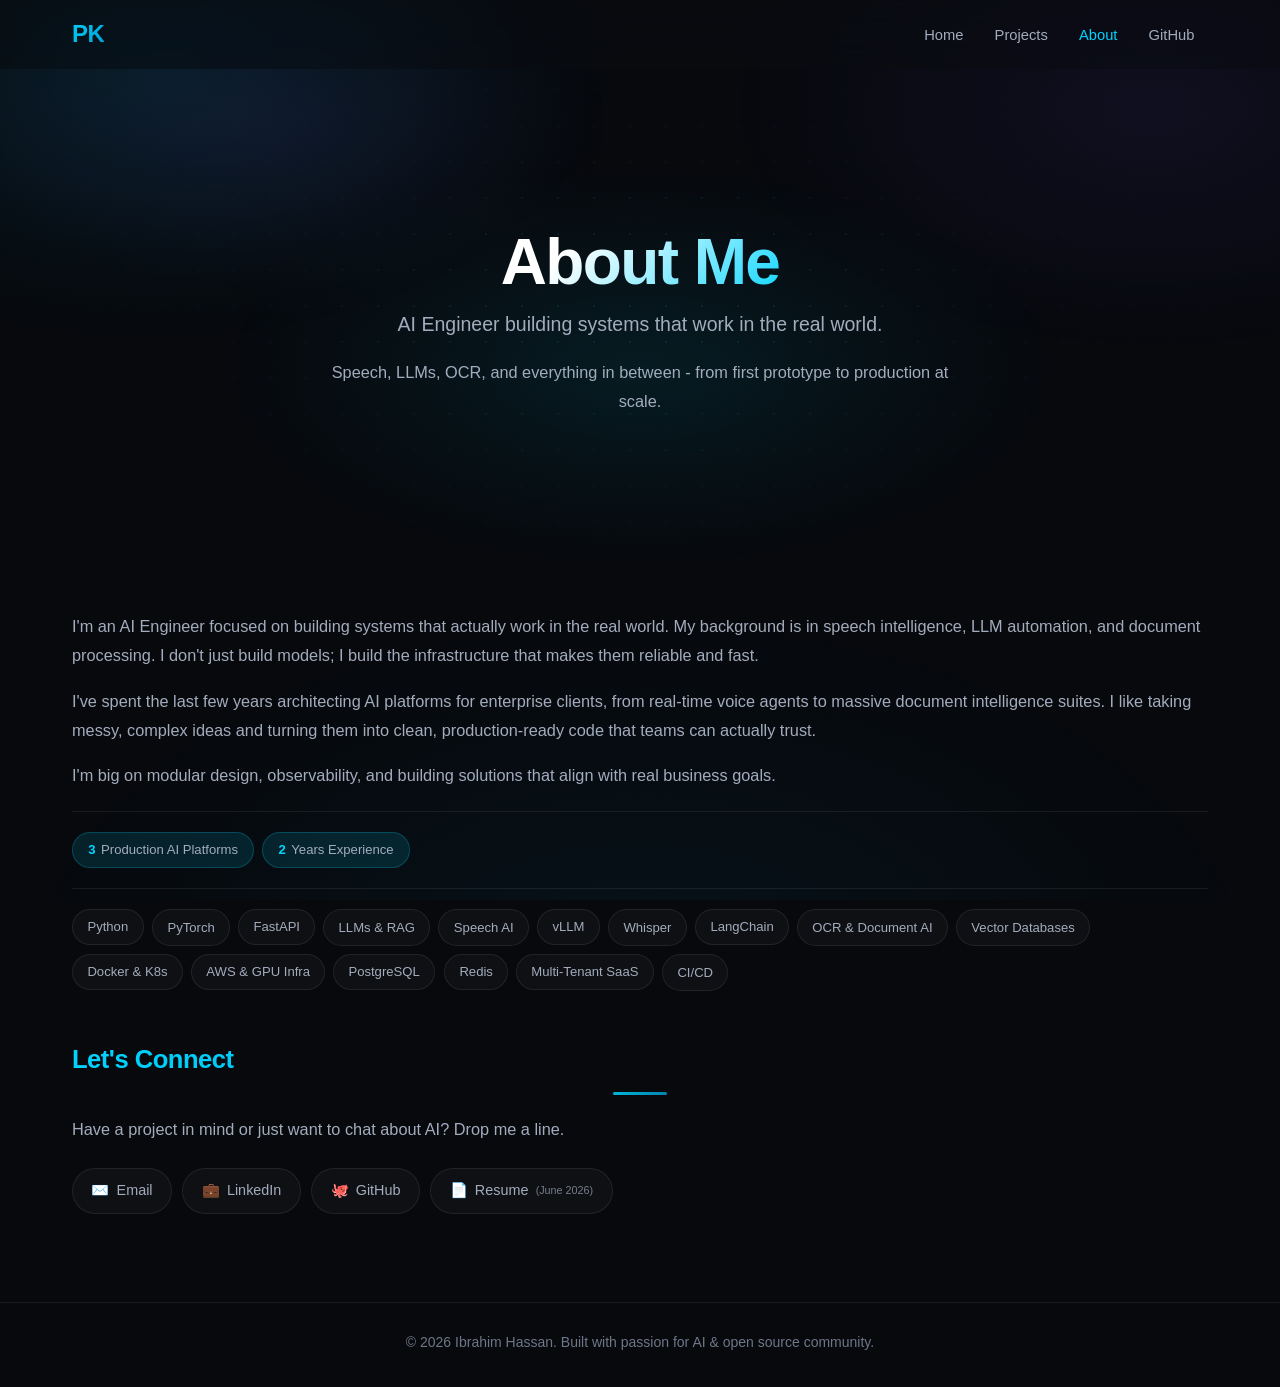
==== about.html @ 2fd57ac5 "Initial commit for portfolio website" ====
<!DOCTYPE html>
<html lang="en">

<head>
    <meta charset="UTF-8">
    <meta name="viewport" content="width=device-width, initial-scale=1.0">
    <title>About - Ibrahim Hassan | AI Engineer</title>

    <meta name="description"
        content="About Ibrahim Hassan - AI Engineer specializing in LLMs, Speech AI, OCR, and scalable ML systems. Get in touch or download his resume.">
    <meta name="keywords" content="Ibrahim Hassan, AI Engineer, Machine Learning, About, Contact, Resume">
    <meta name="author" content="Ibrahim Hassan">

    <meta property="og:title" content="About Ibrahim Hassan | AI Engineer">
    <meta property="og:description"
        content="AI Engineer specializing in LLMs, Speech AI, OCR, and scalable ML systems.">
    <meta property="og:type" content="website">
    <meta property="og:url" content="https://inboxpraveen.github.io/about.html">
    <meta property="og:image" content="https://inboxpraveen.github.io/assests/Original.png">
    <meta property="og:site_name" content="Ibrahim Hassan Portfolio">

    <meta name="twitter:card" content="summary_large_image">
    <meta name="twitter:title" content="About Ibrahim Hassan | AI Engineer">
    <meta name="twitter:description"
        content="AI Engineer specializing in LLMs, Speech AI, OCR, and scalable ML systems.">
    <meta name="twitter:image" content="https://inboxibrahim.github.io/assests/Original.png">

    <link rel="canonical" href="https://inboxibrahim.github.io/about.html">
    <link rel="icon" type="image/x-icon" href="assests/favicon.ico">
    <link rel="stylesheet" href="index.css">
</head>

<body>
    <!-- Navigation -->
    <nav>
        <div class="nav-container">
            <div class="logo" onclick="window.location.href='index.html'" style="cursor: pointer;">PK</div>
            <ul class="nav-links" id="navLinks">
                <li><a href="index.html">Home</a></li>
                <li><a href="all-projects.html">Projects</a></li>
                <li><a href="about.html" style="color: var(--accent-color);">About</a></li>
                <li><a href="https://github.com/siwa-co" target="_blank" rel="noopener noreferrer">GitHub</a></li>
            </ul>
            <button class="mobile-menu" id="mobileMenu">☰</button>
        </div>
    </nav>

    <!-- About Page Header (matches all-projects style) -->
    <section class="hero">
        <div class="container">
            <div class="hero-content" style="text-align: center;">
                <h1 style="font-size: clamp(2.5rem, 6vw, 4rem);">About Me</h1>
                <p class="hero-subtitle">AI Engineer building systems that work in the real world.</p>
                <p class="hero-description">
                    Speech, LLMs, OCR, and everything in between - from first prototype to production at scale.
                </p>
            </div>
        </div>
    </section>

    <!-- About content -->
    <section style="padding: 0 0 3.5rem;">
        <div class="container">
            <div class="about-text fade-in" style="margin-bottom: 3rem;">
                <p>
                    I'm an AI Engineer focused on building systems that actually work in the real world. My background
                    is in speech intelligence, LLM automation, and document processing. I don't just build models; I
                    build the infrastructure that makes them reliable and fast.
                </p>
                <p>
                    I've spent the last few years architecting AI platforms for enterprise clients, from real-time voice
                    agents to massive document intelligence suites. I like taking messy, complex ideas and turning them
                    into clean, production-ready code that teams can actually trust.
                </p>
                <p>
                    I'm big on modular design, observability, and building solutions that align with real business
                    goals.
                </p>

                <hr style="border: none; border-top: 1px solid var(--border-color); margin: 1.25rem 0;">
                <div class="stat-chips">
                    <span class="stat-chip"><strong>3</strong> Production AI Platforms</span>
                    <span class="stat-chip"><strong>2</strong> Years Experience</span>
                </div>
                <hr style="border: none; border-top: 1px solid var(--border-color); margin: 1.25rem 0;">

                <div class="skills">
                    <span class="skill-tag">Python</span>
                    <span class="skill-tag">PyTorch</span>
                    <span class="skill-tag">FastAPI</span>
                    <span class="skill-tag">LLMs & RAG</span>
                    <span class="skill-tag">Speech AI</span>
                    <span class="skill-tag">vLLM</span>
                    <span class="skill-tag">Whisper</span>
                    <span class="skill-tag">LangChain</span>
                    <span class="skill-tag">OCR & Document AI</span>
                    <span class="skill-tag">Vector Databases</span>
                    <span class="skill-tag">Docker & K8s</span>
                    <span class="skill-tag">AWS & GPU Infra</span>
                    <span class="skill-tag">PostgreSQL</span>
                    <span class="skill-tag">Redis</span>
                    <span class="skill-tag">Multi-Tenant SaaS</span>
                    <span class="skill-tag">CI/CD</span>
                </div>

            </div>

            <!-- Contact & Resume -->
            <div class="fade-in">
                <h2 class="section-title" style="text-align: left; font-size: 1.6rem; margin-bottom: 1.25rem;">Let's
                    Connect</h2>
                <p class="contact-text" style="text-align: left; margin-bottom: 1.5rem;">
                    Have a project in mind or just want to chat about AI? Drop me a line.
                </p>
                <div class="contact-links" style="justify-content: flex-start;">
                    <a href="mailto:[ih403020@gmail.com]" class="contact-link">
                        <span>✉️</span> Email
                    </a>
                    <a href="https://www.linkedin.com/in/ibrahim-hassan-326319269/" target="_blank"
                        class="contact-link">
                        <span>💼</span> LinkedIn
                    </a>
                    <a href="https://github.com/siwa-co" target="_blank" class="contact-link">
                        <span>🐙</span> GitHub
                    </a>
                    <a href="./assests/Resume.pdf" class="contact-link" target="_blank" download>
                        <span>📄</span> Resume <span style="font-size: 0.75em; opacity: 0.7;">(June 2026)</span>
                    </a>
                </div>
            </div>
        </div>
    </section>

    <!-- Footer -->
    <footer>
        <div class="container">
            <p>&copy; <span id="copyright-year"></span> Ibrahim Hassan. Built with passion for AI &amp; open source
                community.</p>
        </div>
    </footer>

    <script>
        const mobileMenu = document.getElementById('mobileMenu');
        const navLinks = document.getElementById('navLinks');

        mobileMenu.addEventListener('click', (e) => {
            e.stopPropagation();
            const isOpen = navLinks.classList.toggle('active');
            mobileMenu.setAttribute('aria-expanded', isOpen);
            mobileMenu.textContent = isOpen ? '✕' : '☰';
        });

        document.addEventListener('click', (e) => {
            if (!navLinks.contains(e.target) && !mobileMenu.contains(e.target)) {
                navLinks.classList.remove('active');
                mobileMenu.textContent = '☰';
            }
        });

        const observer = new IntersectionObserver((entries) => {
            entries.forEach(entry => {
                if (entry.isIntersecting) {
                    entry.target.classList.add('visible');
                    observer.unobserve(entry.target);
                }
            });
        }, { threshold: 0.1 });
        document.querySelectorAll('.fade-in').forEach(el => observer.observe(el));

        const navEl = document.querySelector('nav');
        const onScroll = () => {
            if (window.scrollY > 20) navEl.classList.add('scrolled');
            else navEl.classList.remove('scrolled');
        };
        window.addEventListener('scroll', onScroll, { passive: true });
        onScroll();

        window.addEventListener('load', () => {
            document.getElementById('copyright-year').textContent = new Date().getFullYear();
        });

        const logo = document.querySelector('.logo');
        logo.addEventListener('mouseenter', () => { logo.style.animation = 'glitch 0.3s ease-in-out'; });
        logo.addEventListener('animationend', () => { logo.style.animation = ''; });
    </script>
</body>

</html>
---- index.css ----
/* ==========================================================================
   inboxibrahim.github.io - modern UI system
   Single source of truth for index / about / all-projects / project-* pages.
   ========================================================================== */

/* -------------------- 1. Reset & base -------------------- */

*,
*::before,
*::after {
    margin: 0;
    padding: 0;
    box-sizing: border-box;
}

html {
    scroll-behavior: smooth;
    scroll-padding-top: 90px;
    -webkit-text-size-adjust: 100%;
    text-rendering: optimizeLegibility;
    -webkit-font-smoothing: antialiased;
    -moz-osx-font-smoothing: grayscale;
}

img,
svg,
video {
    max-width: 100%;
    display: block;
}

button {
    font: inherit;
    color: inherit;
}

a {
    color: inherit;
    text-decoration: none;
}

/* -------------------- 2. Design tokens -------------------- */

:root {
    /* Surfaces */
    --primary-bg: #07090d;
    --secondary-bg: #0f1218;
    --accent-bg: #161a22;
    --surface-1: rgba(255, 255, 255, 0.03);
    --surface-2: rgba(255, 255, 255, 0.05);
    --surface-3: rgba(255, 255, 255, 0.08);

    /* Text */
    --text-primary: #f4f6fb;
    --text-secondary: #a3acbd;
    --text-muted: #6e7688;

    /* Accent */
    --accent-color: #00d4ff;
    --accent-2: #7c5cff;
    --accent-3: #0099cc;
    --accent-gradient: linear-gradient(135deg, #00d4ff 0%, #0099cc 100%);
    --accent-gradient-vivid: linear-gradient(135deg, #00e0ff 0%, #7c5cff 55%, #ff5fae 100%);
    --accent-soft: rgba(0, 212, 255, 0.12);
    --accent-soft-2: rgba(124, 92, 255, 0.14);

    /* Borders */
    --border-color: rgba(255, 255, 255, 0.08);
    --border-strong: rgba(255, 255, 255, 0.14);
    --border-accent: rgba(0, 212, 255, 0.35);

    /* Fluid type scale (clamp: min, preferred, max) */
    --fs-xs: clamp(0.72rem, 0.68rem + 0.2vw, 0.78rem);
    --fs-sm: clamp(0.82rem, 0.78rem + 0.25vw, 0.9rem);
    --fs-base: clamp(0.95rem, 0.9rem + 0.25vw, 1.02rem);
    --fs-md: clamp(1.05rem, 1rem + 0.4vw, 1.18rem);
    --fs-lg: clamp(1.25rem, 1.1rem + 0.8vw, 1.55rem);
    --fs-xl: clamp(1.6rem, 1.3rem + 1.5vw, 2.15rem);
    --fs-2xl: clamp(2rem, 1.5rem + 2.5vw, 3rem);
    --fs-hero: clamp(2.4rem, 1.8rem + 5vw, 4.75rem);

    /* Spacing scale */
    --space-1: 0.25rem;
    --space-2: 0.5rem;
    --space-3: 0.75rem;
    --space-4: 1rem;
    --space-5: 1.5rem;
    --space-6: 2rem;
    --space-7: 3rem;
    --space-8: 4.5rem;
    --space-9: 6rem;

    /* Radii */
    --radius-xs: 8px;
    --radius-sm: 12px;
    --radius-md: 16px;
    --radius-lg: 22px;
    --radius-xl: 28px;
    --radius-pill: 999px;

    /* Elevation */
    --shadow-sm: 0 1px 2px rgba(0, 0, 0, 0.3);
    --shadow-md: 0 6px 18px rgba(0, 0, 0, 0.35);
    --shadow-lg: 0 20px 45px rgba(0, 0, 0, 0.45);
    --shadow-glow: 0 10px 40px rgba(0, 212, 255, 0.18);
    --shadow-glow-strong: 0 18px 60px rgba(0, 212, 255, 0.28);

    /* Easings - premium feel */
    --ease-out-expo: cubic-bezier(0.16, 1, 0.3, 1);
    --ease-out-soft: cubic-bezier(0.22, 1, 0.36, 1);
    --ease-spring: cubic-bezier(0.34, 1.56, 0.64, 1);

    --transition: all 0.24s var(--ease-out-soft);
    --transition-slow: all 0.45s var(--ease-out-expo);
    --transition-reveal:
        opacity 0.7s var(--ease-out-expo),
        transform 0.7s var(--ease-out-expo);

    /* Layout */
    --container-w: 1200px;
    --container-px: clamp(1rem, 3vw, 2rem);
    --nav-h: 68px;
}

/* -------------------- 3. Base body & backdrop -------------------- */

body {
    font-family:
        'Inter', 'SF Pro Display', -apple-system, BlinkMacSystemFont,
        'Segoe UI', Roboto, 'Helvetica Neue', Arial, sans-serif;
    background: var(--primary-bg);
    color: var(--text-primary);
    line-height: 1.65;
    font-size: var(--fs-base);
    overflow-x: hidden;
    position: relative;
    min-height: 100vh;
    -webkit-tap-highlight-color: transparent;
}

/* Subtle ambient gradient on every page */
body::before {
    content: '';
    position: fixed;
    inset: 0;
    background:
        radial-gradient(60% 50% at 12% 8%, rgba(0, 212, 255, 0.09), transparent 60%),
        radial-gradient(55% 45% at 90% 12%, rgba(124, 92, 255, 0.08), transparent 60%),
        radial-gradient(70% 60% at 50% 110%, rgba(0, 153, 204, 0.07), transparent 70%);
    z-index: -2;
    pointer-events: none;
}

/* Faint grain for depth */
body::after {
    content: '';
    position: fixed;
    inset: 0;
    background-image: radial-gradient(rgba(255, 255, 255, 0.025) 1px, transparent 1px);
    background-size: 3px 3px;
    mix-blend-mode: overlay;
    opacity: 0.6;
    z-index: -1;
    pointer-events: none;
}

::selection {
    background: rgba(0, 212, 255, 0.35);
    color: #fff;
}

/* Custom scrollbar */
* {
    scrollbar-width: thin;
    scrollbar-color: rgba(255, 255, 255, 0.15) transparent;
}

*::-webkit-scrollbar {
    width: 10px;
    height: 10px;
}

*::-webkit-scrollbar-track {
    background: transparent;
}

*::-webkit-scrollbar-thumb {
    background: rgba(255, 255, 255, 0.12);
    border-radius: 10px;
    border: 2px solid transparent;
    background-clip: padding-box;
}

*::-webkit-scrollbar-thumb:hover {
    background: rgba(0, 212, 255, 0.45);
    background-clip: padding-box;
}

/* Focus ring */
:where(a, button, [tabindex], input, textarea, select):focus {
    outline: none;
}

:where(a, button, [tabindex], input, textarea, select):focus-visible {
    outline: 2px solid var(--accent-color);
    outline-offset: 3px;
    border-radius: 6px;
}

/* -------------------- 4. Layout primitives -------------------- */

.container {
    max-width: var(--container-w);
    margin: 0 auto;
    padding: 0 var(--container-px);
}

section {
    padding: clamp(2.75rem, 5vw, 4.5rem) 0;
    position: relative;
}

/* -------------------- 5. Landing (index.html) -------------------- */

.landing-body {
    height: 100%;
    overflow: hidden;
}

.landing {
    min-height: 100svh;
    min-height: 100vh;
    display: flex;
    flex-direction: column;
    position: relative;
    overflow: hidden;
    background: var(--primary-bg);
    isolation: isolate;
}

/* Aurora blobs - slow, ambient */
.landing::before {
    content: '';
    position: absolute;
    inset: -20%;
    background:
        radial-gradient(40% 30% at 20% 30%, rgba(0, 212, 255, 0.22), transparent 65%),
        radial-gradient(35% 28% at 80% 70%, rgba(124, 92, 255, 0.18), transparent 65%),
        radial-gradient(30% 25% at 50% 50%, rgba(0, 153, 204, 0.12), transparent 70%);
    filter: blur(30px);
    animation: auroraShift 24s var(--ease-out-soft) infinite alternate;
    z-index: -1;
    pointer-events: none;
}

/* Dot grid on top of aurora */
.landing::after {
    content: '';
    position: absolute;
    inset: 0;
    background-image: radial-gradient(circle, rgba(0, 212, 255, 0.11) 1px, transparent 1px);
    background-size: 38px 38px;
    mask-image: radial-gradient(ellipse at 50% 45%, black 10%, transparent 72%);
    -webkit-mask-image: radial-gradient(ellipse at 50% 45%, black 10%, transparent 72%);
    pointer-events: none;
    z-index: -1;
}

@keyframes auroraShift {
    0% {
        transform: translate(0, 0) rotate(0deg);
    }

    50% {
        transform: translate(-2%, 1%) rotate(2deg);
    }

    100% {
        transform: translate(2%, -1%) rotate(-2deg);
    }
}

.landing-top {
    padding: 1.4rem clamp(1.25rem, 3vw, 2rem);
    flex-shrink: 0;
    position: relative;
    z-index: 1;
    text-align: center;
}

.landing-main {
    flex: 1;
    display: flex;
    align-items: center;
    justify-content: center;
    padding: 0 clamp(1.25rem, 3vw, 2rem);
    position: relative;
    z-index: 1;
    text-align: center;
}

.landing-content {
    max-width: 720px;
    width: 100%;
}

.landing-title {
    font-size: var(--fs-hero);
    font-weight: 700;
    letter-spacing: -0.025em;
    line-height: 1.05;
    margin-bottom: 0.75rem;
    background: linear-gradient(135deg, #ffffff 38%, #00d4ff 78%, #7c5cff);
    background-size: 200% 200%;
    -webkit-background-clip: text;
    -webkit-text-fill-color: transparent;
    background-clip: text;
    opacity: 0;
    animation:
        fadeInUp 0.75s var(--ease-out-expo) forwards,
        shimmerText 8s ease-in-out 1.5s infinite;
}

@keyframes shimmerText {

    0%,
    100% {
        background-position: 0% 50%;
    }

    50% {
        background-position: 100% 50%;
    }
}

.landing-subtitle {
    font-size: clamp(1rem, 0.9rem + 0.4vw, 1.2rem);
    color: var(--text-secondary);
    margin-bottom: 1.1rem;
    opacity: 0;
    animation: fadeInUp 0.7s var(--ease-out-expo) 0.15s forwards;
    letter-spacing: 0.01em;
}

.landing-desc {
    font-size: var(--fs-base);
    color: var(--text-secondary);
    line-height: 1.75;
    max-width: 540px;
    margin: 0 auto;
    opacity: 0;
    animation: fadeInUp 0.7s var(--ease-out-expo) 0.3s forwards;
}

.landing-actions {
    display: flex;
    align-items: center;
    justify-content: center;
    gap: 0.55rem;
    flex-wrap: wrap;
    margin-top: 2.1rem;
    opacity: 0;
    animation: fadeInUp 0.7s var(--ease-out-expo) 0.45s forwards;
}

.landing-actions .cta-button {
    opacity: 1;
    animation: none;
    padding: 0.72rem 1.55rem;
    font-size: 0.92rem;
}

.actions-divider {
    width: 1px;
    height: 22px;
    background: var(--border-strong);
    margin: 0 0.3rem;
    flex-shrink: 0;
}

.landing-link {
    color: var(--text-secondary);
    font-weight: 500;
    font-size: 0.88rem;
    padding: 0.48rem 1rem;
    border-radius: var(--radius-pill);
    border: 1px solid var(--border-color);
    background: var(--surface-1);
    backdrop-filter: blur(8px);
    -webkit-backdrop-filter: blur(8px);
    transition: var(--transition);
    white-space: nowrap;
}

.landing-link:hover {
    color: var(--text-primary);
    background: var(--surface-3);
    border-color: var(--border-strong);
    transform: translateY(-1px);
}

.landing-link--ext {
    color: var(--accent-color);
    border-color: rgba(0, 212, 255, 0.3);
}

.landing-link--ext:hover {
    background: rgba(0, 212, 255, 0.09);
    border-color: rgba(0, 212, 255, 0.7);
    color: var(--accent-color);
    box-shadow: 0 8px 22px rgba(0, 212, 255, 0.18);
}

.landing-footer {
    padding: 1.1rem clamp(1.25rem, 3vw, 2rem);
    flex-shrink: 0;
    position: relative;
    z-index: 1;
    text-align: center;
    color: var(--text-muted);
    font-size: var(--fs-xs);
    border-top: 1px solid var(--border-color);
    opacity: 0;
    animation: fadeInUp 0.5s var(--ease-out-expo) 0.65s forwards;
}

@media (max-width: 600px) {
    .landing-actions {
        gap: 0.4rem;
    }

    .actions-divider {
        display: none;
    }

    .landing-link {
        font-size: 0.82rem;
        padding: 0.4rem 0.8rem;
    }

    .landing-actions .cta-button {
        width: 100%;
        text-align: center;
    }
}

/* -------------------- 6. Navigation (about, all-projects, project-*) -------------------- */

nav {
    position: fixed;
    top: 0;
    width: 100%;
    background: rgba(10, 12, 16, 0.6);
    backdrop-filter: saturate(160%) blur(22px);
    -webkit-backdrop-filter: saturate(160%) blur(22px);
    z-index: 1000;
    border-bottom: 1px solid transparent;
    transition:
        background 0.35s var(--ease-out-soft),
        border-color 0.35s var(--ease-out-soft),
        box-shadow 0.35s var(--ease-out-soft);
}

nav.scrolled,
nav[data-scrolled="true"] {
    background: rgba(10, 12, 16, 0.82);
    border-bottom-color: var(--border-color);
    box-shadow: 0 10px 30px rgba(0, 0, 0, 0.35);
}

/* Thin gradient hairline under nav */
nav::after {
    content: '';
    position: absolute;
    left: 0;
    right: 0;
    bottom: -1px;
    height: 1px;
    background: linear-gradient(90deg, transparent, rgba(0, 212, 255, 0.4), transparent);
    opacity: 0;
    transition: opacity 0.35s var(--ease-out-soft);
}

nav.scrolled::after {
    opacity: 0.85;
}

.nav-container {
    display: flex;
    justify-content: space-between;
    align-items: center;
    padding: 0.75rem var(--container-px);
    max-width: var(--container-w);
    margin: 0 auto;
    height: var(--nav-h);
}

.logo {
    font-size: 1.5rem;
    font-weight: 800;
    letter-spacing: -0.02em;
    background: var(--accent-gradient);
    -webkit-background-clip: text;
    -webkit-text-fill-color: transparent;
    background-clip: text;
    cursor: pointer;
    transition: var(--transition);
    display: inline-block;
    position: relative;
}

.logo:hover {
    animation: glitch 0.32s ease-in-out;
}

.nav-links {
    display: flex;
    list-style: none;
    gap: 0.25rem;
    align-items: center;
}

.nav-links a {
    color: var(--text-secondary);
    font-weight: 500;
    font-size: 0.92rem;
    transition: var(--transition);
    position: relative;
    padding: 0.55rem 0.85rem;
    border-radius: var(--radius-pill);
}

.nav-links a:hover {
    color: var(--text-primary);
    background: var(--surface-2);
}

.nav-links a::after {
    content: '';
    position: absolute;
    bottom: 4px;
    left: 50%;
    transform: translateX(-50%);
    width: 0;
    height: 2px;
    background: var(--accent-gradient);
    border-radius: 2px;
    transition: width 0.3s var(--ease-out-soft);
}

.nav-links a:hover::after {
    width: calc(100% - 1.8rem);
}

.mobile-menu {
    display: none;
    background: var(--surface-2);
    border: 1px solid var(--border-color);
    color: var(--text-primary);
    font-size: 1.25rem;
    cursor: pointer;
    border-radius: var(--radius-sm);
    width: 40px;
    height: 40px;
    align-items: center;
    justify-content: center;
    transition: var(--transition);
}

.mobile-menu:hover {
    background: var(--surface-3);
    border-color: var(--border-strong);
}

/* -------------------- 7. Hero section (shared) -------------------- */

.hero {
    min-height: 68vh;
    display: flex;
    align-items: center;
    padding-top: calc(var(--nav-h) + 1.5rem);
    padding-bottom: 2rem;
    position: relative;
    overflow: hidden;
}

.hero::before {
    content: '';
    position: absolute;
    inset: 0;
    background-image: radial-gradient(circle, rgba(0, 212, 255, 0.1) 1px, transparent 1px);
    background-size: 36px 36px;
    mask-image: radial-gradient(ellipse at center, black 5%, transparent 70%);
    -webkit-mask-image: radial-gradient(ellipse at center, black 5%, transparent 70%);
    pointer-events: none;
}

.hero::after {
    content: '';
    position: absolute;
    inset: 0;
    background:
        radial-gradient(50% 50% at 50% 60%, rgba(0, 212, 255, 0.09), transparent 65%),
        radial-gradient(40% 40% at 20% 20%, rgba(124, 92, 255, 0.08), transparent 70%);
    pointer-events: none;
}

.hero-content {
    max-width: 780px;
    position: relative;
    z-index: 1;
}

.hero h1 {
    font-size: var(--fs-hero);
    font-weight: 700;
    letter-spacing: -0.025em;
    line-height: 1.05;
    margin-bottom: 0.75rem;
    background: linear-gradient(135deg, #ffffff 38%, #00d4ff 78%, #7c5cff);
    -webkit-background-clip: text;
    -webkit-text-fill-color: transparent;
    background-clip: text;
    opacity: 0;
    animation: fadeInUp 0.75s var(--ease-out-expo) forwards;
}

.hero-subtitle {
    font-size: clamp(1rem, 0.9rem + 0.5vw, 1.22rem);
    color: var(--text-secondary);
    margin-bottom: 1.15rem;
    opacity: 0;
    animation: fadeInUp 0.7s var(--ease-out-expo) 0.15s forwards;
}

.hero-description {
    font-size: var(--fs-base);
    color: var(--text-secondary);
    margin-bottom: 1.75rem;
    max-width: 620px;
    line-height: 1.75;
    opacity: 0;
    animation: fadeInUp 0.7s var(--ease-out-expo) 0.3s forwards;
}

/* -------------------- 8. CTA button -------------------- */

.cta-button {
    display: inline-flex;
    align-items: center;
    gap: 0.4rem;
    background: var(--accent-gradient);
    color: #fff;
    padding: 0.82rem 1.7rem;
    border-radius: var(--radius-pill);
    font-weight: 600;
    font-size: 0.95rem;
    letter-spacing: 0.01em;
    transition:
        transform 0.28s var(--ease-spring),
        box-shadow 0.28s var(--ease-out-soft),
        filter 0.28s var(--ease-out-soft);
    opacity: 0;
    animation: fadeInUp 0.7s var(--ease-out-expo) 0.45s forwards;
    position: relative;
    overflow: hidden;
    isolation: isolate;
    box-shadow:
        0 6px 18px rgba(0, 212, 255, 0.25),
        inset 0 1px 0 rgba(255, 255, 255, 0.25);
}

.cta-button::before {
    content: '';
    position: absolute;
    inset: 0;
    background: linear-gradient(120deg, transparent 30%, rgba(255, 255, 255, 0.28) 50%, transparent 70%);
    transform: translateX(-110%);
    transition: transform 0.7s var(--ease-out-expo);
    z-index: -1;
}

.cta-button:hover::before {
    transform: translateX(110%);
}

.cta-button:hover {
    transform: translateY(-2px);
    box-shadow: var(--shadow-glow-strong);
    filter: brightness(1.05);
}

.cta-button:active {
    transform: translateY(0);
}

/* -------------------- 9. Section title -------------------- */

.section-title {
    font-size: clamp(1.7rem, 1.3rem + 1.6vw, 2.3rem);
    font-weight: 700;
    letter-spacing: -0.02em;
    margin-bottom: 2.25rem;
    text-align: center;
    background: var(--accent-gradient);
    -webkit-background-clip: text;
    -webkit-text-fill-color: transparent;
    background-clip: text;
    position: relative;
}

.section-title::after {
    content: '';
    display: block;
    width: 54px;
    height: 3px;
    margin: 0.75rem auto 0;
    background: var(--accent-gradient);
    border-radius: var(--radius-pill);
    opacity: 0.85;
}

/* -------------------- 10. About section -------------------- */

.about-content {
    display: grid;
    grid-template-columns: 1.8fr 1fr;
    gap: clamp(1.5rem, 3vw, 2.75rem);
    align-items: start;
}

.about-text {
    font-size: var(--fs-base);
    color: var(--text-secondary);
}

.about-text p {
    margin-bottom: 1rem;
    line-height: 1.8;
}

.about-text p:last-of-type {
    margin-bottom: 0;
}

.skills {
    display: flex;
    flex-wrap: wrap;
    gap: 0.5rem;
    margin-top: 1.25rem;
}

.skill-tag {
    background: var(--surface-1);
    padding: 0.4rem 0.9rem;
    border-radius: var(--radius-pill);
    font-size: 0.82rem;
    border: 1px solid var(--border-color);
    color: var(--text-secondary);
    transition: var(--transition);
    cursor: default;
    backdrop-filter: blur(6px);
    -webkit-backdrop-filter: blur(6px);
}

.skill-tag:hover {
    background: var(--surface-3);
    border-color: var(--border-accent);
    color: var(--text-primary);
    transform: translateY(-2px);
    box-shadow: 0 6px 16px rgba(0, 212, 255, 0.12);
}

.stat-chips {
    display: flex;
    flex-wrap: wrap;
    gap: 0.5rem;
    margin-top: 1rem;
}

.stat-chip {
    display: inline-flex;
    align-items: center;
    gap: 0.35rem;
    background: var(--accent-soft);
    border: 1px solid rgba(0, 212, 255, 0.22);
    padding: 0.4rem 0.95rem;
    border-radius: var(--radius-pill);
    font-size: 0.82rem;
    color: var(--text-secondary);
    transition: var(--transition);
    backdrop-filter: blur(6px);
    -webkit-backdrop-filter: blur(6px);
}

.stat-chip strong {
    color: var(--accent-color);
    font-weight: 700;
}

.stat-chip:hover {
    background: rgba(0, 212, 255, 0.16);
    border-color: rgba(0, 212, 255, 0.5);
    transform: translateY(-2px);
    box-shadow: 0 6px 16px rgba(0, 212, 255, 0.14);
}

.stats {
    display: grid;
    grid-template-columns: repeat(2, 1fr);
    gap: 0.9rem;
}

.stat-item {
    text-align: center;
    padding: 1.1rem 0.85rem;
    background: var(--surface-1);
    border-radius: var(--radius-md);
    border: 1px solid var(--border-color);
    transition: var(--transition);
    backdrop-filter: blur(8px);
    -webkit-backdrop-filter: blur(8px);
}

.stat-item:hover {
    transform: translateY(-4px);
    border-color: var(--border-accent);
    background: var(--surface-2);
    box-shadow: var(--shadow-glow);
}

.stat-number {
    font-size: 1.85rem;
    font-weight: 800;
    color: var(--accent-color);
    line-height: 1;
    letter-spacing: -0.02em;
}

.stat-label {
    color: var(--text-secondary);
    margin-top: 0.45rem;
    font-size: 0.82rem;
    line-height: 1.35;
}

/* -------------------- 11. Projects grid & cards -------------------- */

.projects-grid {
    display: grid;
    grid-template-columns: repeat(auto-fit, minmax(300px, 1fr));
    gap: clamp(1rem, 2vw, 1.5rem);
}

.project-card {
    --glow-x: 50%;
    --glow-y: 0%;
    background:
        linear-gradient(var(--secondary-bg), var(--secondary-bg)) padding-box,
        linear-gradient(135deg, rgba(255, 255, 255, 0.06), rgba(255, 255, 255, 0)) border-box;
    border-radius: var(--radius-lg);
    padding: 1.4rem;
    border: 1px solid transparent;
    transition:
        transform 0.35s var(--ease-out-expo),
        box-shadow 0.35s var(--ease-out-expo),
        border-color 0.35s var(--ease-out-soft);
    position: relative;
    overflow: hidden;
    display: flex;
    flex-direction: column;
    isolation: isolate;
}

/* Pointer-tracked glow (JS sets --glow-x / --glow-y) */
.project-card::before {
    content: '';
    position: absolute;
    inset: 0;
    background: radial-gradient(320px circle at var(--glow-x) var(--glow-y),
            rgba(0, 212, 255, 0.16),
            transparent 55%);
    opacity: 0;
    transition: opacity 0.35s var(--ease-out-soft);
    pointer-events: none;
    z-index: 0;
}

.project-card::after {
    content: '';
    position: absolute;
    inset: 0;
    border-radius: inherit;
    padding: 1px;
    background: linear-gradient(135deg, rgba(0, 212, 255, 0.55), rgba(124, 92, 255, 0.45), transparent 65%);
    -webkit-mask:
        linear-gradient(#000 0 0) content-box,
        linear-gradient(#000 0 0);
    mask:
        linear-gradient(#000 0 0) content-box,
        linear-gradient(#000 0 0);
    -webkit-mask-composite: xor;
    mask-composite: exclude;
    opacity: 0;
    transition: opacity 0.35s var(--ease-out-soft);
    pointer-events: none;
    z-index: 1;
}

.project-card>* {
    position: relative;
    z-index: 2;
}

.project-card:hover {
    transform: translateY(-6px);
    box-shadow: var(--shadow-lg), var(--shadow-glow);
}

.project-card:hover::before {
    opacity: 1;
}

.project-card:hover::after {
    opacity: 1;
}

.project-card img {
    border-radius: var(--radius-sm);
    transition: transform 0.6s var(--ease-out-expo);
}

.project-card:hover img {
    transform: scale(1.035);
}

.project-icon {
    width: 58px;
    height: 58px;
    background: var(--accent-gradient);
    border-radius: var(--radius-md);
    display: flex;
    align-items: center;
    justify-content: center;
    font-size: 1.55rem;
    margin-bottom: 1.25rem;
    box-shadow:
        0 10px 26px rgba(0, 212, 255, 0.22),
        inset 0 1px 0 rgba(255, 255, 255, 0.3);
    transition: transform 0.4s var(--ease-spring);
}

.project-card:hover .project-icon {
    transform: rotate(-4deg) scale(1.06);
}

.project-title {
    font-size: 1.2rem;
    font-weight: 600;
    letter-spacing: -0.01em;
    margin-bottom: 0.55rem;
    color: var(--text-primary);
}

.project-description {
    color: var(--text-secondary);
    font-size: 0.92rem;
    line-height: 1.7;
    margin-bottom: 1rem;
    flex: 1;
}

.project-tech {
    display: flex;
    flex-wrap: wrap;
    gap: 0.4rem;
    margin-bottom: 1rem;
}

.tech-tag {
    background: var(--accent-soft);
    color: var(--accent-color);
    padding: 0.28rem 0.7rem;
    border-radius: var(--radius-pill);
    font-size: 0.74rem;
    font-weight: 500;
    border: 1px solid rgba(0, 212, 255, 0.22);
    transition: var(--transition);
}

.tech-tag:hover {
    background: rgba(0, 212, 255, 0.16);
    border-color: rgba(0, 212, 255, 0.5);
}

.project-links {
    display: flex;
    gap: 1rem;
    margin-top: auto;
    padding-top: 0.25rem;
}

.project-link {
    color: var(--accent-color);
    font-weight: 500;
    font-size: 0.9rem;
    transition: var(--transition);
    display: inline-flex;
    align-items: center;
    gap: 0.3rem;
    position: relative;
}

.project-link::after {
    content: '→';
    display: inline-block;
    margin-left: 2px;
    transition: transform 0.28s var(--ease-spring);
}

.project-link:hover {
    color: #fff;
}

.project-link:hover::after {
    transform: translateX(4px);
}

/* -------------------- 12. Contact -------------------- */

.contact-content {
    max-width: 580px;
    margin: 0 auto;
    text-align: center;
}

.contact-text {
    font-size: var(--fs-base);
    color: var(--text-secondary);
    margin-bottom: 1.85rem;
    line-height: 1.75;
}

.contact-links {
    display: flex;
    justify-content: center;
    gap: 0.65rem;
    flex-wrap: wrap;
}

.contact-link {
    display: inline-flex;
    align-items: center;
    gap: 0.45rem;
    color: var(--text-secondary);
    font-weight: 500;
    font-size: 0.9rem;
    transition: var(--transition);
    padding: 0.65rem 1.15rem;
    background: var(--surface-1);
    border-radius: var(--radius-pill);
    border: 1px solid var(--border-color);
    backdrop-filter: blur(8px);
    -webkit-backdrop-filter: blur(8px);
}

.contact-link span {
    transition: transform 0.3s var(--ease-spring);
    display: inline-block;
}

.contact-link:hover {
    color: var(--accent-color);
    border-color: var(--border-accent);
    background: rgba(0, 212, 255, 0.07);
    transform: translateY(-2px);
    box-shadow: 0 8px 22px rgba(0, 212, 255, 0.15);
}

.contact-link:hover span {
    transform: scale(1.15) rotate(-6deg);
}

/* -------------------- 13. Footer -------------------- */

footer {
    background: transparent;
    padding: 1.75rem 0 2rem;
    text-align: center;
    border-top: 1px solid var(--border-color);
    color: var(--text-muted);
    font-size: 0.875rem;
    margin-top: 2rem;
}

footer .container {
    position: relative;
}

/* -------------------- 14. Scroll-reveal -------------------- */

.fade-in {
    opacity: 0;
    transform: translateY(22px);
    transition: var(--transition-reveal);
    will-change: opacity, transform;
}

.fade-in.visible {
    opacity: 1;
    transform: translateY(0);
}

.fade-in:nth-child(2) {
    transition-delay: 0.08s;
}

.fade-in:nth-child(3) {
    transition-delay: 0.16s;
}

.fade-in:nth-child(4) {
    transition-delay: 0.24s;
}

.fade-in:nth-child(5) {
    transition-delay: 0.32s;
}

/* -------------------- 15. Minimal site header (landing) -------------------- */

.site-header {
    position: fixed;
    top: 0;
    width: 100%;
    z-index: 1000;
    padding: 1rem 0;
    transition:
        background 0.35s var(--ease-out-soft),
        border-color 0.35s var(--ease-out-soft),
        box-shadow 0.35s var(--ease-out-soft);
    border-bottom: 1px solid transparent;
}

.site-header.scrolled {
    background: rgba(10, 12, 16, 0.82);
    backdrop-filter: saturate(160%) blur(22px);
    -webkit-backdrop-filter: saturate(160%) blur(22px);
    border-bottom-color: var(--border-color);
    box-shadow: 0 10px 30px rgba(0, 0, 0, 0.35);
}

.header-inner {
    max-width: var(--container-w);
    margin: 0 auto;
    padding: 0 var(--container-px);
    display: flex;
    justify-content: space-between;
    align-items: center;
}

.header-nav {
    display: flex;
    gap: 0.3rem;
    align-items: center;
}

.header-btn {
    color: var(--text-secondary);
    font-weight: 500;
    font-size: 0.875rem;
    padding: 0.48rem 0.95rem;
    border-radius: var(--radius-pill);
    border: 1px solid transparent;
    transition: var(--transition);
    white-space: nowrap;
}

.header-btn:hover {
    color: var(--text-primary);
    border-color: var(--border-color);
    background: var(--surface-2);
}

.header-btn--github {
    color: var(--accent-color);
    border-color: rgba(0, 212, 255, 0.3);
    margin-left: 0.3rem;
}

.header-btn--github:hover {
    background: rgba(0, 212, 255, 0.09);
    border-color: rgba(0, 212, 255, 0.7);
    box-shadow: 0 6px 18px rgba(0, 212, 255, 0.18);
}

@media (max-width: 480px) {
    .header-btn {
        font-size: 0.8rem;
        padding: 0.42rem 0.78rem;
    }

    .site-header {
        padding: 0.8rem 0;
    }
}

/* -------------------- 16. Project detail pages -------------------- */

.page-container {
    display: none;
    min-height: 100vh;
    padding-top: calc(var(--nav-h) + 1rem);
}

.page-container.active {
    display: block;
}

.page-header {
    background:
        radial-gradient(60% 120% at 20% 0%, rgba(0, 212, 255, 0.12), transparent 60%),
        radial-gradient(50% 100% at 90% 0%, rgba(124, 92, 255, 0.12), transparent 60%),
        linear-gradient(135deg, var(--secondary-bg), var(--accent-bg));
    padding: clamp(2.5rem, 5vw, 4rem) 0;
    margin-bottom: 2.5rem;
    border-bottom: 1px solid var(--border-color);
    position: relative;
    overflow: hidden;
}

.page-header::before {
    content: '';
    position: absolute;
    inset: 0;
    background-image: radial-gradient(circle, rgba(0, 212, 255, 0.08) 1px, transparent 1px);
    background-size: 32px 32px;
    mask-image: radial-gradient(ellipse at 30% 30%, black 5%, transparent 65%);
    -webkit-mask-image: radial-gradient(ellipse at 30% 30%, black 5%, transparent 65%);
    pointer-events: none;
}

.page-header>* {
    position: relative;
}

.page-title {
    font-size: clamp(2.2rem, 1.6rem + 2.8vw, 3.75rem);
    font-weight: 700;
    letter-spacing: -0.025em;
    line-height: 1.08;
    margin-bottom: 1rem;
    background: linear-gradient(135deg, #ffffff 35%, #00d4ff 75%, #7c5cff);
    -webkit-background-clip: text;
    -webkit-text-fill-color: transparent;
    background-clip: text;
}

.page-meta {
    display: flex;
    flex-wrap: wrap;
    gap: 1.25rem 2rem;
    align-items: center;
    margin-bottom: 1.5rem;
}

.meta-item {
    display: inline-flex;
    align-items: center;
    gap: 0.45rem;
    color: var(--text-secondary);
    font-size: 0.9rem;
    padding: 0.4rem 0.85rem;
    border-radius: var(--radius-pill);
    background: var(--surface-1);
    border: 1px solid var(--border-color);
}

.back-button {
    display: inline-flex;
    align-items: center;
    gap: 0.5rem;
    color: var(--accent-color);
    font-weight: 500;
    padding: 0.5rem 1.1rem;
    border: 1px solid rgba(0, 212, 255, 0.35);
    border-radius: var(--radius-pill);
    transition: var(--transition);
    margin-bottom: 1.75rem;
    background: var(--surface-1);
    backdrop-filter: blur(8px);
    -webkit-backdrop-filter: blur(8px);
}

.back-button:hover {
    background: rgba(0, 212, 255, 0.08);
    border-color: rgba(0, 212, 255, 0.65);
    transform: translateX(-3px);
    box-shadow: 0 6px 18px rgba(0, 212, 255, 0.18);
}

.content-section {
    max-width: 820px;
    margin: 0 auto;
    padding: 0 var(--container-px);
}

.content-section h2 {
    font-size: clamp(1.5rem, 1.2rem + 1vw, 2rem);
    font-weight: 700;
    letter-spacing: -0.02em;
    margin: 3rem 0 1.25rem;
    color: var(--text-primary);
    position: relative;
    padding-bottom: 0.6rem;
}

.content-section h2::after {
    content: '';
    position: absolute;
    bottom: 0;
    left: 0;
    width: 42px;
    height: 3px;
    background: var(--accent-gradient);
    border-radius: 2px;
}

.content-section h3 {
    font-size: 1.35rem;
    font-weight: 600;
    margin: 2rem 0 0.9rem;
    color: var(--accent-color);
    letter-spacing: -0.01em;
}

.content-section p {
    font-size: 1.05rem;
    line-height: 1.85;
    margin-bottom: 1.35rem;
    color: var(--text-secondary);
}

.content-image {
    width: 100%;
    max-width: 620px;
    height: 300px;
    background: var(--surface-1);
    border: 1px solid var(--border-color);
    border-radius: var(--radius-lg);
    display: flex;
    align-items: center;
    justify-content: center;
    font-size: 3rem;
    margin: 2rem auto;
    transition: var(--transition);
    overflow: hidden;
}

.content-image:hover {
    border-color: var(--border-accent);
    box-shadow: var(--shadow-glow);
}

/* Code block */

.code-block {
    background: linear-gradient(180deg, #0d1017 0%, #0a0d13 100%);
    border: 1px solid var(--border-color);
    border-radius: var(--radius-md);
    padding: 1.5rem;
    margin: 2rem 0;
    overflow-x: auto;
    position: relative;
    box-shadow: var(--shadow-md);
}

.code-header {
    display: flex;
    justify-content: space-between;
    align-items: center;
    margin-bottom: 1rem;
    padding-bottom: 0.75rem;
    border-bottom: 1px solid var(--border-color);
    gap: 1rem;
}

.code-language {
    color: var(--accent-color);
    font-size: 0.88rem;
    font-weight: 500;
    letter-spacing: 0.02em;
}

.copy-button {
    background: var(--surface-2);
    border: 1px solid var(--border-color);
    color: var(--text-secondary);
    padding: 0.4rem 0.9rem;
    border-radius: var(--radius-pill);
    cursor: pointer;
    font-size: 0.78rem;
    font-weight: 500;
    transition: var(--transition);
}

.copy-button:hover {
    background: var(--accent-color);
    color: #07090d;
    border-color: var(--accent-color);
    transform: translateY(-1px);
}

.copy-button.copied {
    background: #4ade80;
    color: #0a0d13;
    border-color: #4ade80;
}

.code-block pre {
    margin: 0;
    font-family:
        'JetBrains Mono', 'SF Mono', Monaco, 'Cascadia Code',
        'Roboto Mono', Consolas, 'Courier New', monospace;
    font-size: 0.88rem;
    line-height: 1.65;
    color: var(--text-primary);
    overflow-x: auto;
}

.code-block code {
    font-family: inherit;
}

.keyword {
    color: #ff79c6;
}

.string {
    color: #f1fa8c;
}

.comment {
    color: #6272a4;
    font-style: italic;
}

.number {
    color: #bd93f9;
}

.function {
    color: #50fa7b;
}

/* Diagram */

.diagram-container {
    background: var(--surface-1);
    border: 1px solid var(--border-color);
    border-radius: var(--radius-lg);
    padding: 2rem;
    margin: 2rem 0;
    text-align: center;
    backdrop-filter: blur(8px);
    -webkit-backdrop-filter: blur(8px);
}

.diagram {
    width: 100%;
    max-width: 520px;
    height: 300px;
    background: var(--accent-bg);
    border: 2px dashed rgba(0, 212, 255, 0.55);
    border-radius: var(--radius-md);
    display: flex;
    align-items: center;
    justify-content: center;
    font-size: 2rem;
    margin: 0 auto;
    color: var(--accent-color);
}

/* Tech stack */

.tech-stack {
    display: grid;
    grid-template-columns: repeat(auto-fit, minmax(220px, 1fr));
    gap: 1.25rem;
    margin: 2rem 0;
}

.tech-category {
    background: var(--surface-1);
    border: 1px solid var(--border-color);
    border-radius: var(--radius-md);
    padding: 1.4rem;
    transition: var(--transition);
    backdrop-filter: blur(8px);
    -webkit-backdrop-filter: blur(8px);
}

.tech-category:hover {
    border-color: var(--border-accent);
    transform: translateY(-3px);
    box-shadow: var(--shadow-glow);
}

.tech-category h4 {
    color: var(--accent-color);
    font-size: 1.05rem;
    margin-bottom: 0.9rem;
    font-weight: 600;
    letter-spacing: -0.01em;
}

.tech-list {
    display: flex;
    flex-wrap: wrap;
    gap: 0.45rem;
}

.tech-item {
    background: var(--surface-2);
    color: var(--text-primary);
    padding: 0.32rem 0.8rem;
    border-radius: var(--radius-pill);
    font-size: 0.8rem;
    border: 1px solid rgba(0, 212, 255, 0.2);
    transition: var(--transition);
}

.tech-item:hover {
    background: rgba(0, 212, 255, 0.12);
    border-color: rgba(0, 212, 255, 0.5);
    transform: translateY(-1px);
}

/* Project stats */

.project-stats {
    display: grid;
    grid-template-columns: repeat(auto-fit, minmax(160px, 1fr));
    gap: 1rem;
    margin: 2rem 0;
}

.stat-box {
    background: var(--surface-1);
    border: 1px solid var(--border-color);
    border-radius: var(--radius-md);
    padding: 1.4rem 1rem;
    text-align: center;
    transition: var(--transition);
    backdrop-filter: blur(8px);
    -webkit-backdrop-filter: blur(8px);
}

.stat-box:hover {
    border-color: var(--border-accent);
    transform: translateY(-3px);
    box-shadow: var(--shadow-glow);
}

.stat-value {
    font-size: 1.85rem;
    font-weight: 800;
    color: var(--accent-color);
    margin-bottom: 0.45rem;
    letter-spacing: -0.02em;
    line-height: 1;
}

/* Demo */

.demo-section {
    background: var(--surface-1);
    border: 1px solid var(--border-color);
    border-radius: var(--radius-lg);
    padding: 2.25rem;
    margin: 2rem 0;
    text-align: center;
    backdrop-filter: blur(8px);
    -webkit-backdrop-filter: blur(8px);
}

.demo-button {
    background: var(--accent-gradient);
    color: #fff;
    border: none;
    padding: 0.95rem 2rem;
    border-radius: var(--radius-pill);
    font-size: 1rem;
    font-weight: 600;
    cursor: pointer;
    transition:
        transform 0.28s var(--ease-spring),
        box-shadow 0.28s var(--ease-out-soft);
    margin: 0.75rem;
    box-shadow:
        0 6px 18px rgba(0, 212, 255, 0.25),
        inset 0 1px 0 rgba(255, 255, 255, 0.25);
}

.demo-button:hover {
    transform: translateY(-2px);
    box-shadow: var(--shadow-glow-strong);
}

/* Tables */

.table-container {
    overflow-x: auto;
    margin: 2rem 0;
    border-radius: var(--radius-md);
    border: 1px solid var(--border-color);
}

.content-table {
    width: 100%;
    border-collapse: collapse;
    background: var(--surface-1);
    overflow: hidden;
}

.content-table th,
.content-table td {
    padding: 0.95rem 1.1rem;
    text-align: left;
    border-bottom: 1px solid var(--border-color);
}

.content-table th {
    background: var(--surface-2);
    color: var(--accent-color);
    font-weight: 600;
    font-size: 0.9rem;
    letter-spacing: 0.02em;
}

.content-table td {
    color: var(--text-secondary);
    font-size: 0.92rem;
}

.content-table tr:last-child td {
    border-bottom: 0;
}

.content-table tr {
    transition: background 0.25s var(--ease-out-soft);
}

.content-table tr:hover {
    background: rgba(0, 212, 255, 0.06);
}

/* -------------------- 17. Animations -------------------- */

@keyframes fadeInUp {
    from {
        opacity: 0;
        transform: translateY(28px);
    }

    to {
        opacity: 1;
        transform: translateY(0);
    }
}

@keyframes glitch {
    0% {
        transform: translate(0);
    }

    20% {
        transform: translate(-2px, 2px);
    }

    40% {
        transform: translate(-2px, -2px);
    }

    60% {
        transform: translate(2px, 2px);
    }

    80% {
        transform: translate(2px, -2px);
    }

    100% {
        transform: translate(0);
    }
}

@keyframes blink {

    0%,
    100% {
        opacity: 1;
    }

    50% {
        opacity: 0;
    }
}

/* -------------------- 18. Responsive -------------------- */

@media (max-width: 960px) {
    .about-content {
        grid-template-columns: 1fr;
        gap: 1.75rem;
    }
}

@media (max-width: 768px) {
    .hero {
        min-height: 58vh;
        padding-top: calc(var(--nav-h) + 0.75rem);
    }

    .hero::before {
        background-size: 28px 28px;
        opacity: 0.7;
    }

    .fade-in {
        transform: translateY(14px);
    }

    .page-meta {
        flex-direction: column;
        align-items: flex-start;
        gap: 0.6rem;
    }

    .tech-stack {
        grid-template-columns: 1fr;
    }

    .project-stats {
        grid-template-columns: repeat(2, 1fr);
    }

    /* Mobile drawer nav */
    .nav-links {
        display: none;
        position: fixed;
        top: var(--nav-h);
        left: 0;
        width: 100%;
        background: rgba(12, 14, 20, 0.96);
        backdrop-filter: saturate(160%) blur(22px);
        -webkit-backdrop-filter: saturate(160%) blur(22px);
        flex-direction: column;
        padding: 1rem 1.25rem 1.4rem;
        gap: 0.15rem;
        border-top: 1px solid var(--border-color);
        box-shadow: 0 18px 40px rgba(0, 0, 0, 0.5);
        transform: translateY(-8px);
        opacity: 0;
        transition:
            opacity 0.28s var(--ease-out-soft),
            transform 0.28s var(--ease-out-soft);
    }

    .nav-links.active {
        display: flex;
        opacity: 1;
        transform: translateY(0);
    }

    .nav-links li {
        border-bottom: 1px solid var(--border-color);
    }

    .nav-links li:last-child {
        border-bottom: 0;
    }

    .nav-links a {
        display: block;
        padding: 0.95rem 0.4rem;
        font-size: 1rem;
        border-radius: 0;
    }

    .nav-links a::after {
        display: none;
    }

    .mobile-menu {
        display: inline-flex;
    }

    .stats {
        grid-template-columns: repeat(2, 1fr);
        gap: 0.75rem;
    }

    .stat-item {
        padding: 0.95rem 0.6rem;
    }

    .stat-number {
        font-size: 1.55rem;
    }

    .stat-label {
        font-size: 0.78rem;
    }

    .projects-grid {
        grid-template-columns: 1fr;
    }

    .contact-links {
        gap: 0.55rem;
    }

    .contact-link {
        padding: 0.6rem 1rem;
        font-size: 0.88rem;
    }

    .nav-container {
        padding: 0.7rem 1rem;
    }

    .code-block {
        padding: 1.15rem;
    }

    .code-block pre {
        font-size: 0.82rem;
    }
}

@media (max-width: 480px) {
    .hero h1 {
        line-height: 1.1;
    }

    .project-card {
        padding: 1.15rem;
    }

    .content-section h2 {
        margin-top: 2.25rem;
    }
}

/* -------------------- 19. Reduced motion & print -------------------- */

@media (prefers-reduced-motion: reduce) {

    *,
    *::before,
    *::after {
        animation-duration: 0.01ms !important;
        animation-iteration-count: 1 !important;
        transition-duration: 0.01ms !important;
        scroll-behavior: auto !important;
    }

    .landing::before {
        animation: none;
    }

    .landing-title {
        animation: fadeInUp 0.3s ease-out forwards;
    }
}

@media print {

    body::before,
    body::after,
    nav,
    .site-header,
    .mobile-menu,
    .back-button {
        display: none !important;
    }

    body {
        background: #fff;
        color: #000;
    }

    a {
        color: #000;
        text-decoration: underline;
    }
}
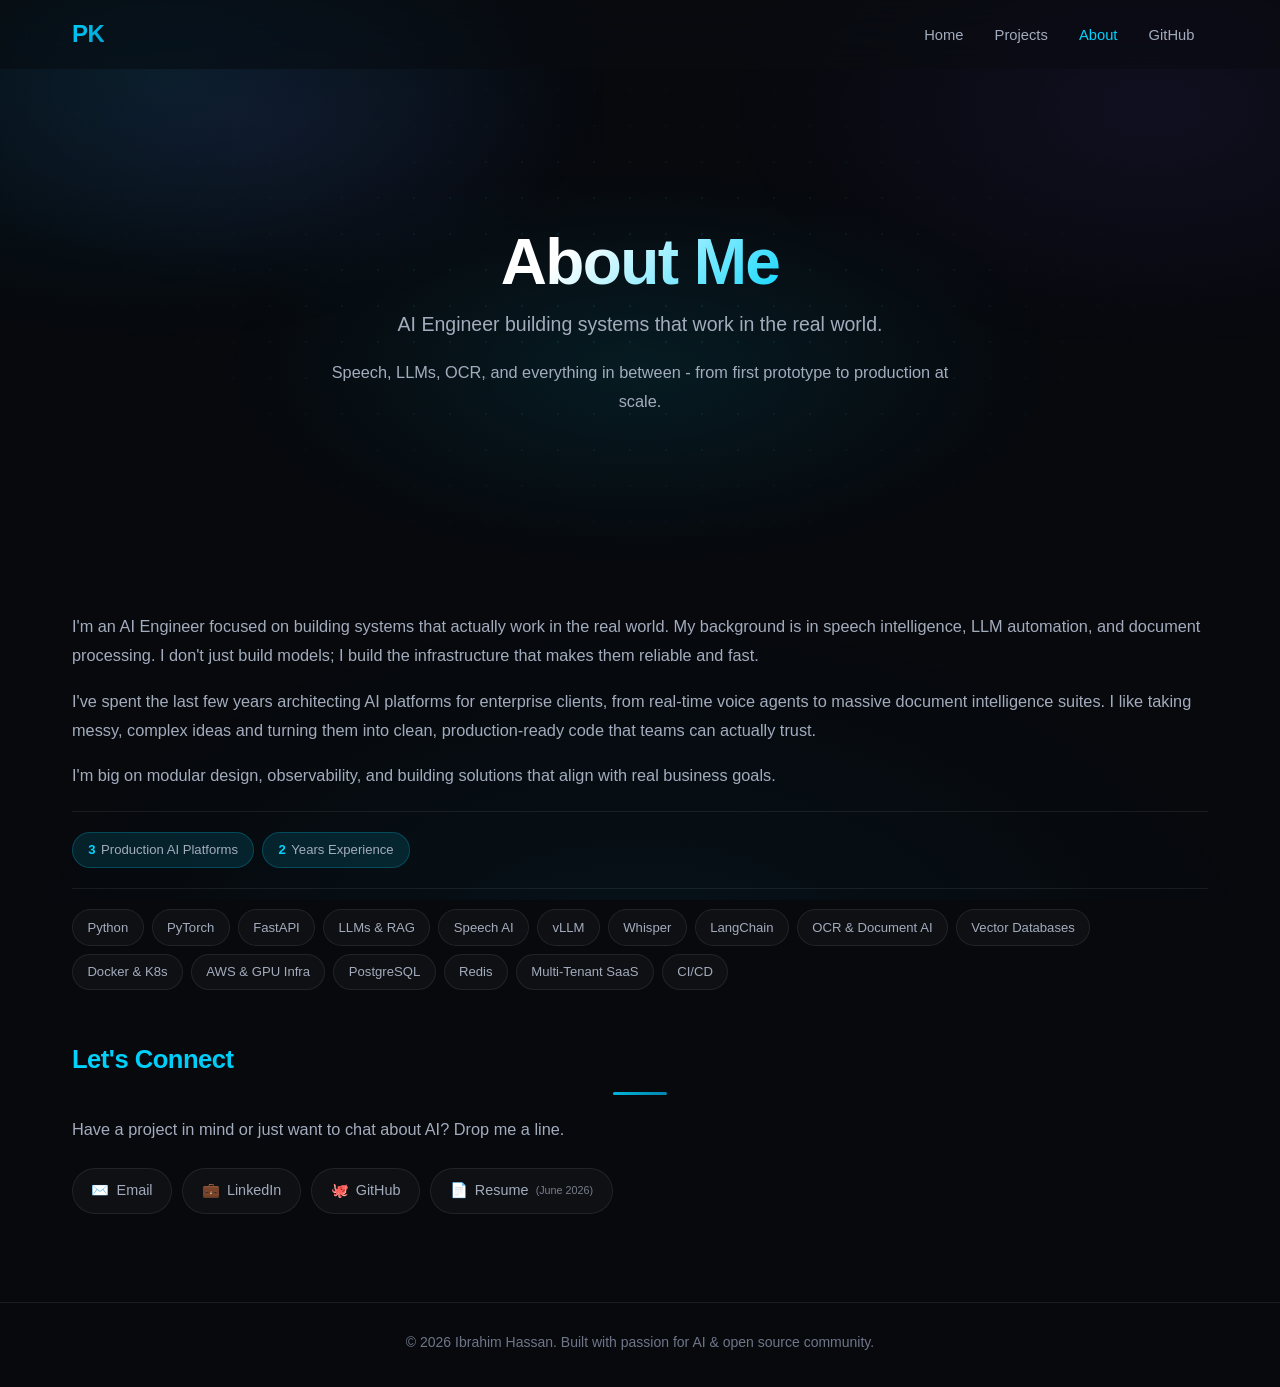
==== commit 963b90a2: "Update URLs to siwa-co.github.io" ====
--- a/about.html
+++ b/about.html
@@ -15,17 +15,17 @@
     <meta property="og:description"
         content="AI Engineer specializing in LLMs, Speech AI, OCR, and scalable ML systems.">
     <meta property="og:type" content="website">
-    <meta property="og:url" content="https://inboxpraveen.github.io/about.html">
-    <meta property="og:image" content="https://inboxpraveen.github.io/assests/Original.png">
+    <meta property="og:url" content="https://siwa-co.github.io/about.html">
+    <meta property="og:image" content="https://siwa-co.github.io/assests/Original.png">
     <meta property="og:site_name" content="Ibrahim Hassan Portfolio">
 
     <meta name="twitter:card" content="summary_large_image">
     <meta name="twitter:title" content="About Ibrahim Hassan | AI Engineer">
     <meta name="twitter:description"
         content="AI Engineer specializing in LLMs, Speech AI, OCR, and scalable ML systems.">
-    <meta name="twitter:image" content="https://inboxibrahim.github.io/assests/Original.png">
+    <meta name="twitter:image" content="https://siwa-co.github.io/assests/Original.png">
 
-    <link rel="canonical" href="https://inboxibrahim.github.io/about.html">
+    <link rel="canonical" href="https://siwa-co.github.io/about.html">
     <link rel="icon" type="image/x-icon" href="assests/favicon.ico">
     <link rel="stylesheet" href="index.css">
 </head>
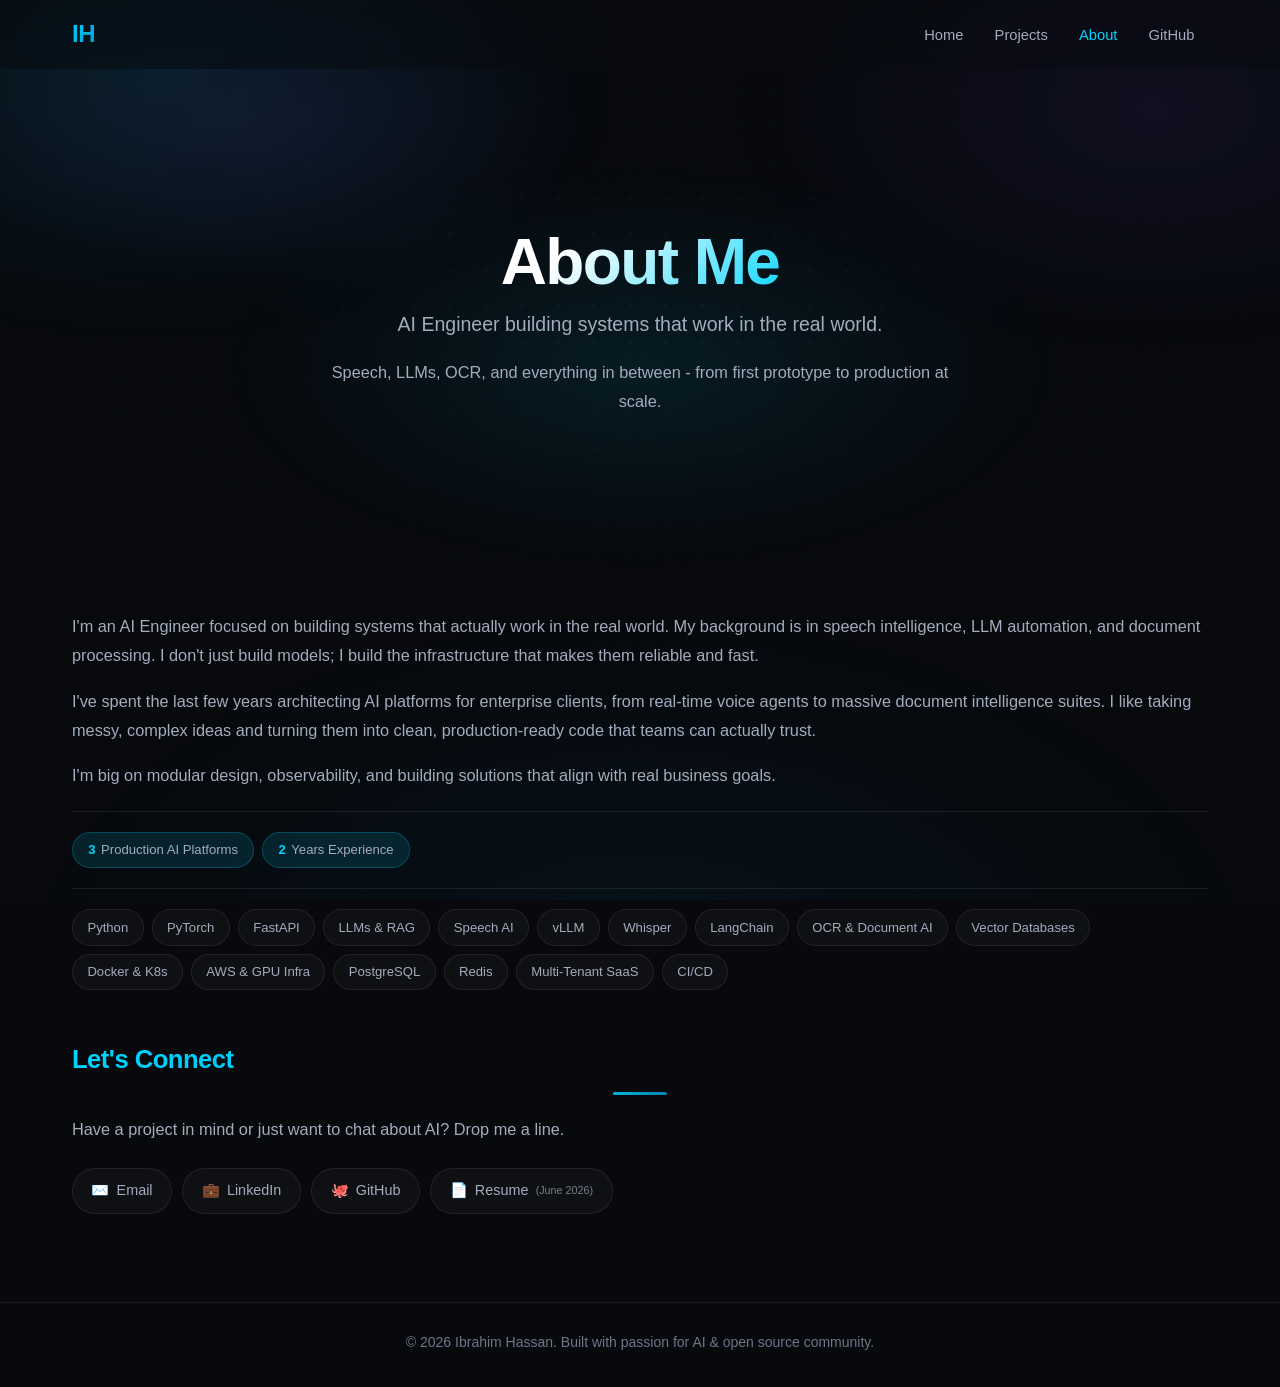
==== commit b339018b: "Update name to Ibrahim Hassan and reformat code" ====
--- a/about.html
+++ b/about.html
@@ -34,7 +34,7 @@
     <!-- Navigation -->
     <nav>
         <div class="nav-container">
-            <div class="logo" onclick="window.location.href='index.html'" style="cursor: pointer;">PK</div>
+            <div class="logo" onclick="window.location.href='index.html'" style="cursor: pointer;">IH</div>
             <ul class="nav-links" id="navLinks">
                 <li><a href="index.html">Home</a></li>
                 <li><a href="all-projects.html">Projects</a></li>
